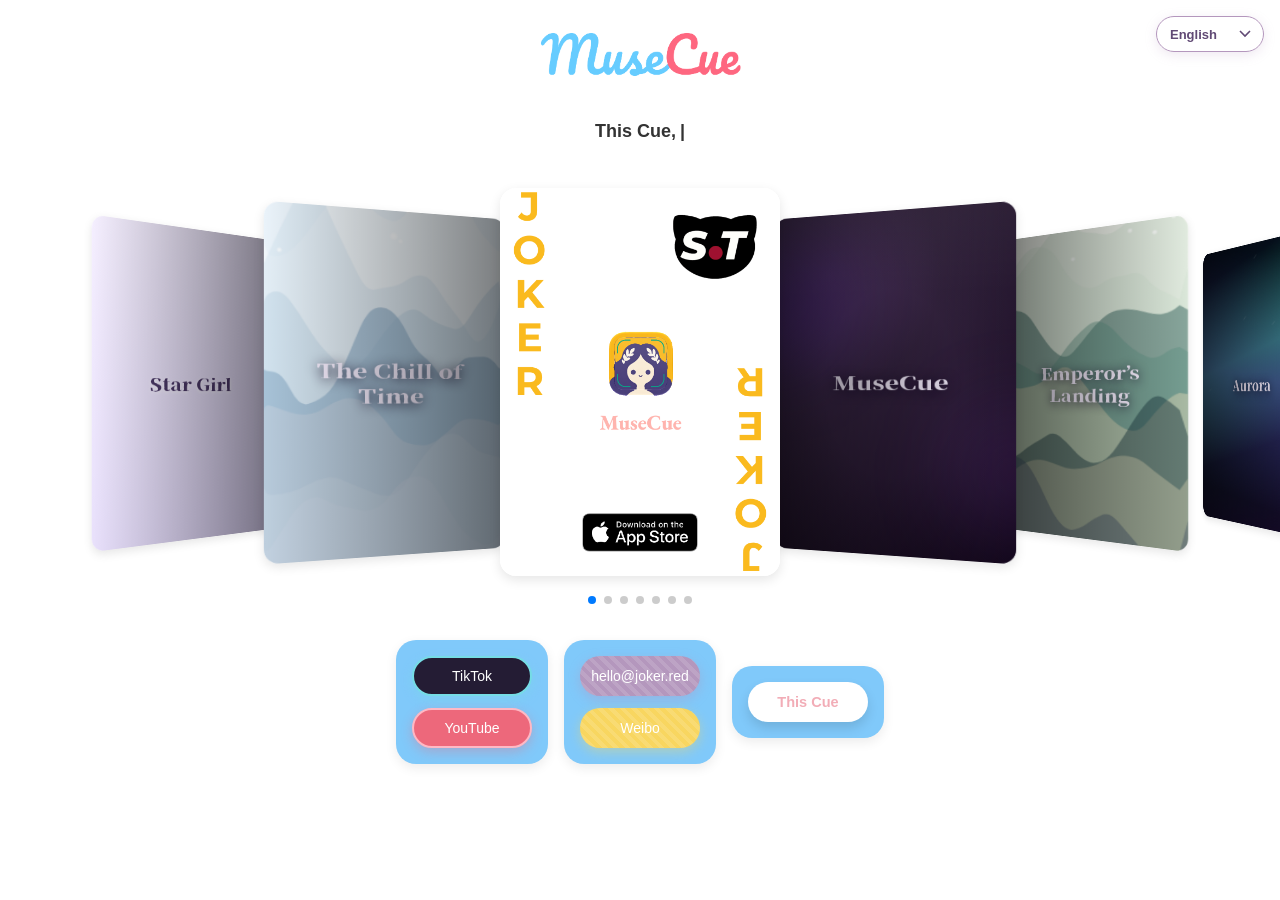
==== index.html @ 9f57e4d8 "Add files via upload" ====
<!DOCTYPE html>
<html lang="en">
<head>
  <meta charset="UTF-8" />
  <meta name="viewport" content="width=device-width, initial-scale=1" />
  <base href="./">
  <title>MuseCue Teleprompter | 小丑猫提词板</title>
  
  <link rel="canonical" href="https://musecue.vip/">
  <link rel="alternate" hreflang="en" href="https://musecue.vip/">
  <link rel="alternate" hreflang="ja" href="https://musecue.vip/ja/">
  <link rel="alternate" hreflang="ko" href="https://musecue.vip/ko/">
  <link rel="alternate" hreflang="zh-Hans" href="https://musecue.vip/zh-hans/">
  <link rel="alternate" hreflang="zh-Hant" href="https://musecue.vip/zh-hant/">
  <link rel="alternate" hreflang="x-default" href="https://musecue.vip/">
  <meta name="description" content="MuseCue, the Little Clown Cat teleprompter: themed wallpapers and animated effects for your words. 小丑猫提词板 · 小丑貓提詞板 · 小丑猫プロンプター · 뮤즈큐.">
  <meta name="keywords" content="MuseCue, 小丑猫提词板, 小丑貓提詞板, 小丑猫プロンプター, 뮤즈큐, teleprompter, テレプロンプター, 텔레프롬프터">
  <meta property="og:title" content="MuseCue | 小丑猫提词板">
  <meta property="og:description" content="This Cue, Made out of a wild thought, arrives for you. Explore MuseCue themes and animated effects.">
  <meta property="og:type" content="website">
  <meta property="og:url" content="https://musecue.vip/">
  <meta property="og:locale" content="en_US">
  <meta property="og:image" content="https://musecue.vip/images/slide_prompter_app.png">
  <meta name="twitter:card" content="summary_large_image">
  <script type="application/ld+json">{"@context":"https://schema.org","@type":"SoftwareApplication","name":"MuseCue","alternateName":["小丑猫提词板","小丑貓提詞板","小丑猫プロンプター","뮤즈큐"],"applicationCategory":"UtilitiesApplication","operatingSystem":"iOS","description":"A teleprompter with themed wallpapers and animated effects."}</script>

  <link rel="stylesheet" href="style.css?v=36" />
  <link rel="stylesheet" href="https://cdn.jsdelivr.net/npm/swiper@11/swiper-bundle.min.css" />
</head>
<body>
  <div style="display: flex; flex-direction: column; min-height: 100vh; width: 100%;">
    <div class="language-control">
      <label for="language-select" class="sr-only">Language / 语言 / 言語 / 언어</label>
      <select id="language-select" aria-label="Language / 语言 / 言語 / 언어">
        <option value="en">English</option>
        <option value="ja">日本語</option>
        <option value="ko">한국어</option>
        <option value="zh-Hans">简体中文</option>
        <option value="zh-Hant">繁體中文</option>
      </select>
    </div>
    
    <div class="logo">
      <img src="images/logo.png" alt="LOGO图" />
    </div>

    <div class="tagline" id="tagline" data-full-text="This Cue, Made out of a wild thought, arrives for you." aria-label="This Cue, Made out of a wild thought, arrives for you."><span id="tagline-text" aria-hidden="true"></span></div>
    <h1 class="sr-only">MuseCue Teleprompter</h1>

    <div class="swiper-container">
      <div class="swiper-wrapper">
        <div class="swiper-slide prompter-app-slide">
          <a href="#" id="app-store-link" class="prompter-app-card" aria-label="MuseCue App Store">
            <img src="images/slide_prompter_app.png" alt="MuseCue 小丑猫提词板 promotional card" />
          </a>
        </div>
        <div class="swiper-slide plum-lightning-slide" aria-label="Plum and Violet Lightning">
          <div class="plum-lightning-card" id="plumLightningCard">
            <canvas id="plumLightningCanvas" aria-hidden="true"></canvas>
            <div class="plum-lightning-vignette" aria-hidden="true"></div>
            <div class="plum-lightning-copy">MuseCue</div>
          </div>
        </div>
        <div class="swiper-slide theme-slide"><div class="theme-card theme-mountain" data-effect="snow"><canvas class="theme-canvas" aria-hidden="true"></canvas><canvas class="particle-canvas" aria-hidden="true"></canvas><div class="theme-copy"><span class="theme-name" data-theme="mountain"></span><span class="theme-name alternate" data-theme="snow"></span></div></div></div>
        <div class="swiper-slide theme-slide"><div class="theme-card theme-aurora" data-effect="rain"><canvas class="theme-canvas" aria-hidden="true"></canvas><canvas class="particle-canvas" aria-hidden="true"></canvas><div class="theme-copy"><span class="theme-name" data-theme="aurora"></span><span class="theme-name alternate" data-theme="rain"></span></div></div></div>
        <div class="swiper-slide theme-slide"><div class="theme-card theme-sunset" data-effect="stars"><canvas class="theme-canvas" aria-hidden="true"></canvas><canvas class="particle-canvas" aria-hidden="true"></canvas><div class="theme-copy"><span class="theme-name" data-theme="sunset"></span><span class="theme-name alternate" data-theme="stars"></span></div></div></div>
        <div class="swiper-slide theme-slide"><div class="theme-card theme-celebrity" data-effect="hearts"><canvas class="theme-canvas" aria-hidden="true"></canvas><canvas class="particle-canvas" aria-hidden="true"></canvas><div class="theme-copy"><span class="theme-name" data-theme="celebrity"></span><span class="theme-name alternate" data-theme="hearts"></span></div></div></div>
        <div class="swiper-slide theme-slide"><div class="theme-card theme-time" data-effect="snow"><canvas class="theme-canvas" aria-hidden="true"></canvas><canvas class="particle-canvas" aria-hidden="true"></canvas><div class="theme-copy"><span class="theme-name" data-theme="time"></span><span class="theme-name alternate" data-theme="snow"></span></div></div></div>
      </div>
      <div class="swiper-pagination"></div>
    </div>

    <div class="footer-button-group">
      <div class="footer-shortcut-card">
        <a href="https://www.tiktok.com/@musecue" target="_blank" rel="noopener noreferrer" class="footer-button tiktok-button">TikTok</a>
        <a href="https://www.youtube.com/@MuseCue-App" target="_blank" rel="noopener noreferrer" class="footer-button youtube-button">YouTube</a>
      </div>
      <div class="footer-shortcut-card">
        <a href="mailto:hello@joker.red" class="footer-button purple-striped-button">hello@joker.red</a>
        <a href="https://weibo.com/u/7999616775" target="_blank" rel="noopener noreferrer" class="footer-button weibo-button" data-i18n="weibo">Weibo</a>
      </div>
      <div class="footer-shortcut-card">
        <button type="button" id="resonance-button" class="footer-button resonance-button" >This Cue</button>
        <audio id="tagline-audio" src="audio/tagline.wav"></audio>
      </div>
    </div>
  </div>

  <script src="https://cdn.jsdelivr.net/npm/swiper@11/swiper-bundle.min.js"></script>
  <script src="script.js?v=40"></script>
</body>
</html>
---- style.css ----
body {
  margin: 0;
  padding: 0;
  font-family: -apple-system, BlinkMacSystemFont, "Helvetica Neue", Arial, sans-serif;
  background-color: #ffffff;
  color: #333;
  text-align: center;
  display: flex;
  flex-direction: column;
  align-items: center;
  min-height: 100vh;
  overflow-x: hidden;
}
.logo img {
  margin-top: 16px;
  width: 288px;
  height: auto;
}
.tagline {
  font-size: 18px;
  font-weight: bold;
  margin: 24px 0;
  min-height: 24px;
  white-space: nowrap;
  overflow: hidden;
}
.swiper-container {
  width: 100%;
  padding-top: 20px;
  padding-bottom: 40px;
}

.swiper-slide {
  width: 80vw !important;   /* 或用固定值如 260px */
  max-width: 280px;
  aspect-ratio: 13 / 18;
  border-radius: 16px;
  overflow: hidden;
  background: #fff;
  display: flex;
  align-items: center;
  justify-content: center;
  box-shadow: 0 4px 12px rgba(0, 0, 0, 0.1);
}
.swiper-slide img {
  width: 100%;
  height: 100%;
  object-fit: cover;
}
.button-area {
  display: flex;
  flex-direction: column;
  align-items: center;
  gap: 8px; /* 上下排间距 */
  margin: 24px 0;
}

.button-row {
  display: flex;
  justify-content: center;
  align-items: center;
  flex-wrap: wrap;
  gap: 8px; /* 按钮之间的间距 */
  margin-bottom: 0px; /* 两排按钮间距 */
}
.red-button, .green-button {
  display: inline-block;
  padding: 10px 0;
  width: 120px;
  text-align: center;
  font-size: 14px;
  border-radius: 24px;
  transition: background-color 0.3s, transform 0.2s;
}
/*第一排 小红书主页按钮 */
.red-button {
  background-color: #FF2D55;   /* 小红书经典红色 */
  color: white;                /* 字体改为白色 */
  text-decoration: none;
  box-shadow: 0 4px 12px rgba(255, 45, 85, 0.4);
}

.red-button:hover,
.red-button.auto-hover {
  background-color: #ffffff;   /* 白底 */
  color: #FF2D55;              /* 红字 */
  font-weight: bold;           /* 加粗 */
  font-size: 14.7px;           /* 比原来 14px 放大约 5% */
  transform: translateY(-2px);
  box-shadow: 0 6px 16px rgba(255, 45, 85, 0.25);  /* 更柔的红色阴影 */
}

/* 第一排中间 - 微信表情包按钮（绿棕斑马） */
.zebra-glass {
  background:
    repeating-linear-gradient(
      45deg,
      rgba(0, 94, 96, 0.28),
      rgba(0, 94, 96, 0.28) 10px,
      rgba(158, 86, 74, 0.28) 10px,
      rgba(158, 86, 74, 0.28) 20px
    ),
    rgba(255, 255, 255, 0.05);

  backdrop-filter: blur(10px);
  -webkit-backdrop-filter: blur(10px);

  border: 2px solid #07C160;
  color: #07C160;

  width: 120px;
  padding: 10px 0;
  font-size: 14px;
  font-weight: normal;
  text-align: center;
  border-radius: 24px;
  text-decoration: none;

  box-shadow: 0 0 6px rgba(7, 193, 96, 0.3);
  box-sizing: border-box;
  transition: all 0.3s ease;
}
.zebra-glass:hover,
.zebra-glass.auto-hover {
  background:
    repeating-linear-gradient(
      45deg,
      #005e60 0px,
      #005e60 10px,
      #9e564a 10px,
      #9e564a 20px
    ),
    rgba(255, 255, 255, 0.05);

  border: 1px solid #07C160;
  color: #07C160;

  box-shadow:
    0 0 8px rgba(7, 193, 96, 0.4),
    inset 0 0 2px rgba(7, 193, 96, 0.2);
  font-size: 14.7px;
  font-weight: bold;
  transform: translateY(-2px);
  text-decoration: none;
}
/* 第一排右边 - 微信公众号按钮（玻璃蓝描边） */
.glass {
  background-color: transparent; /* 保持背景透明 */
  border: 2px solid #07C160; /* 修改边框颜色 */
  color: #07C160; /* 修改文字颜色 */
  font-size: 14px; /* 保持字体大小 */
  font-weight: normal; /* 保持字体粗细 */
  text-align: center; /* 保持对齐方式 */
  text-decoration: none; /* 保持文字样式 */
  padding: 10px 0;
  width: 120px;
  border-radius: 24px;
  box-sizing: border-box;
  transition: all 0.3s ease; /* 保持过渡效果 */
}

.glass:hover,
.glass.auto-hover {
  background-color: #f7caca; /* Hover时背景色 */
  color: #07C160; /* Hover时文字色 */
  font-weight: bold;
  font-size: 14.7px;
  border: none;
  transform: translateY(-2px);
  box-shadow: 0 6px 20px rgba(247, 202, 202, 0.35);
}

/* 第二排左 - 联系我们按钮（藤花紫条纹） */
.purple-striped-button {
  background-color: #B497BD; /* 藤花紫 */
  background-image: repeating-linear-gradient(
    45deg,
    rgba(255, 255, 255, 0.12) 0,
    rgba(255, 255, 255, 0.12) 4px,
    transparent 4px,
    transparent 8px
  );
  color: white;
  text-decoration: none;
  padding: 10px 0;
  width: 120px;
  font-size: 14px;
  text-align: center;
  border-radius: 24px;
  box-shadow: 0 4px 12px rgba(180, 151, 189, 0.4);
  transition: background-color 0.3s, transform 0.2s;
}

.purple-striped-button:hover,
.purple-striped-button.auto-hover {
  background-color: #ffffff;     /* 白色背景 */
  color: #B497BD;                /* 藤花紫文字 */
  font-weight: bold;
  font-size: 14.7px;
  transform: translateY(-2px);
  box-shadow: 0 6px 20px rgba(180, 151, 189, 0.35); /* 柔紫阴影 */
}
/* 第二排中间 - 微信表情包按钮（蓝青斑马） */
.zebra-blue-glass {
  background:
    repeating-linear-gradient(
      45deg,
      rgba(0, 103, 184, 0.28),
      rgba(0, 103, 184, 0.28) 10px,
      rgba(55, 184, 250, 0.28) 10px,
      rgba(55, 184, 250, 0.28) 20px
    ),
    rgba(255, 255, 255, 0.05);

  backdrop-filter: blur(10px);
  -webkit-backdrop-filter: blur(10px);

  border: 2px solid #07C160;
  color: #07C160;

  width: 120px;
  padding: 10px 0;
  font-size: 14px;
  font-weight: normal;
  text-align: center;
  border-radius: 24px;
  text-decoration: none;

  box-shadow: 0 0 6px rgba(7, 193, 96, 0.3);
  box-sizing: border-box;
  transition: all 0.3s ease;
}

.zebra-blue-glass:hover,
.zebra-blue-glass.auto-hover {
  background:
    repeating-linear-gradient(
      45deg,
      #0067b8 0px,
      #0067b8 10px,
      #37b8fa 10px,
      #37b8fa 20px
    ),
    rgba(255, 255, 255, 0.05);

  border: 1px solid #07C160;
  color: #07C160;

  box-shadow:
    0 0 8px rgba(7, 193, 96, 0.4),
    inset 0 0 2px rgba(7, 193, 96, 0.2);

  font-size: 14.7px;
  font-weight: bold;
  transform: translateY(-2px);
  text-decoration: none;
}
/* 第二排中间 - 微博主页按钮 */
.weibo-button {
  background-color: #f8d660;
  background-image: repeating-linear-gradient(
    45deg,
    rgba(255, 255, 255, 0.12) 0,
    rgba(255, 255, 255, 0.12) 4px,
    transparent 4px,
    transparent 8px
  );
  color: white;
  text-decoration: none;
  padding: 10px 0;
  width: 120px;
  font-size: 14px;           /* ✅ 保证 auto-hover 后能复原 */
  font-weight: normal;       /* ✅ 保证 auto-hover 后能复原 */
  text-align: center;
  border-radius: 24px;
  box-shadow: 0 4px 12px rgba(248, 214, 96, 0.4);
  transition: background-color 0.3s, transform 0.2s, font-size 0.2s, font-weight 0.2s;
}

.weibo-button:hover,
.weibo-button.auto-hover {
  background-color: #ffffff;
  color: #f8d660;
  font-weight: bold;
  font-size: 14.7px;
  transform: translateY(-2px);
  box-shadow: 0 6px 20px rgba(248, 214, 96, 0.35);
}

/* -第三个微信表情包按钮（蓝粉斑马） */
.zebra-bluepink-glass {
  background:
    repeating-linear-gradient(
      45deg,
      rgba(65, 94, 215, 0.28),    /* #415ed7 */
      rgba(65, 94, 215, 0.28) 10px,
      rgba(252, 172, 175, 0.28),  /* #fcacaf */
      rgba(252, 172, 175, 0.28) 20px
    ),
    rgba(255, 255, 255, 0.15);    /* ✅ 灰度背景让按钮更柔和 */

  backdrop-filter: blur(10px);
  -webkit-backdrop-filter: blur(10px);

  border: 2px solid #07C160;
  color: #07C160;

  width: 120px;
  padding: 10px 0;
  font-size: 14px;
  font-weight: normal;
  text-align: center;
  border-radius: 24px;
  text-decoration: none;

  box-shadow: 0 0 6px rgba(7, 193, 96, 0.3);
  box-sizing: border-box;
  transition: all 0.3s ease;
}

.zebra-bluepink-glass:hover,
.zebra-bluepink-glass.auto-hover {
  background:
    repeating-linear-gradient(
      45deg,
      #415ed7 0px,
      #415ed7 10px,
      #fcacaf 10px,
      #fcacaf 20px
    ),
    rgba(255, 255, 255, 0.05);

  border: 1px solid #07C160;
  color: #07C160;

  box-shadow:
    0 0 8px rgba(7, 193, 96, 0.4),
    inset 0 0 2px rgba(7, 193, 96, 0.2);

  font-size: 14.7px;
  font-weight: bold;
  transform: translateY(-2px);
}
/* 小丑猫的动物城按钮（蓝+粉斑马纹） */
.joker-animalcity {
  background:
    repeating-linear-gradient(
      45deg,
      rgba(27, 69, 114, 0.28),   /* 深蓝 #1b4572 粗纹 */
      rgba(27, 69, 114, 0.28) 12px,
      rgba(217, 113, 164, 0.28), /* 粉紫 #d971a4 细纹 */
      rgba(217, 113, 164, 0.28) 20px
    ),
    rgba(255, 255, 255, 0.05);

  backdrop-filter: blur(10px);
  -webkit-backdrop-filter: blur(10px);

  border: 2px solid #07C160;
  color: #07C160;

  width: 120px;
  height: 40px;
  font-size: 14px;
  font-weight: normal;
  text-align: center;
  border-radius: 24px;
  text-decoration: none;

  box-shadow: 0 0 6px rgba(7, 193, 96, 0.3);
  box-sizing: border-box;
  transition: all 0.3s ease;
  display: flex;
  justify-content: center;
  align-items: center;
}

.joker-animalcity:hover,
.joker-animalcity.auto-hover {
  background:
    repeating-linear-gradient(
      45deg,
      #1b4572 0px,     /* 深蓝粗条 */
      #1b4572 12px,
      #d971a4 12px,    /* 粉紫细条 */
      #d971a4 20px
    ),
    rgba(255, 255, 255, 0.05);

  border: 1px solid #07C160;
  color: #07C160;

  box-shadow:
    0 0 8px rgba(7, 193, 96, 0.4),
    inset 0 0 2px rgba(7, 193, 96, 0.2);

  font-size: 14.7px;
  font-weight: bold;
  transform: translateY(-2px);
}

/* 与你共鸣按钮（蓝+青绿斜纹） */
.resonance-button {
  background: linear-gradient(45deg, #1AD2EB 0 50%, #F2ADB7 50% 100%); /* 修改背景条纹颜色 */
  color: white;
  font-size: 14px;
  font-weight: normal;
  width: 120px;
  height: 40px;
  display: flex;
  justify-content: center;
  align-items: center;
  border-radius: 24px;
  border: none;
  padding: 0;
  margin: 0;
  cursor: pointer;
  text-decoration: none;
  box-sizing: border-box;
  transition: all 0.3s ease;
}

/* hover 或 auto-hover 时：字体变大 + 加粗 + 背景变白 */
.resonance-button:hover,
.resonance-button.auto-hover {
  background: white !important;
  color: #F2ADB7; /* hover时修改字体颜色 */
  font-size: 14.56px; /* 放大 4% */
  font-weight: bold;
  box-shadow: 0 6px 12px rgba(0, 0, 0, 0.12);
}

footer {
  font-size: 12px;
  color: #666;
  margin: 12px 0;
  line-height: 1.4;
}

@media (prefers-color-scheme: dark) {
  body {
    background-color: #121212;
    color: #f0f0f0;
  }
  .swiper-slide {
    background: #1e1e1e;
    box-shadow: 0 4px 12px rgba(255, 255, 255, 0.1);
  }
  .red-button {
    background-color: #ff4c6a;
  }
  .red-button:hover {
    background-color: #e03754;
  }
  footer {
    color: #aaa;
  }
}
.qr-popup {
  position: fixed;
  top: 0;
  left: 0;
  width: 100vw;
  height: 100vh;
  background: rgba(0,0,0,0.6);
  display: none;
  justify-content: center;
  align-items: center;
  z-index: 999;
}
.qr-box {
  background: white;
  padding: 20px;
  border-radius: 12px;
  text-align: center;
  box-shadow: 0 8px 24px rgba(0,0,0,0.2);
}
.qr-box img {
  width: 200px;
  height: 200px;
}
.qr-box button {
  margin-top: 12px;
  padding: 6px 16px;
  background-color: #FF2D55;
  color: white;
  border: none;
  border-radius: 8px;
  cursor: pointer;
}
.qr-box button:hover {
  background-color: #e02649;
}
#tagline-text::after {
  content: "|"; /* 显示光标符号 */
  animation: blink 1s step-start infinite;
  margin-left: 4px; /* 留出一点空隙 */
  font-weight: bold;
}

@keyframes blink {
  50% {
    opacity: 0;
  }
}
/* ================= 页脚按钮色块布局（模块化） ================= */

.footer-button-group {
  display: flex;
  flex-wrap: wrap;
  justify-content: center;
  gap: 16px;
  margin: 24px auto;
}

/* 单个卡片容器 */
.footer-shortcut-card {
  background: #80c9fa; /* 雾蓝渐变 */
  border-radius: 20px;
  padding: 16px;
  display: flex;
  flex-direction: column;
  align-items: center;
  justify-content: center; /* ← 新增 */
  gap: 12px;
  box-shadow: 0 4px 12px rgba(0,0,0,0.08);
  width: fit-content;
  max-width: 160px;
  transition: all 0.3s ease;
}

.footer-shortcut-card:hover {
  transform: translateY(-3px);
  box-shadow: 0 10px 24px rgba(0,0,0,0.1);
}

/* 卡片内统一按钮样式（继承你已有按钮类） */
.footer-button {
  width: 120px;
  height: 40px;
  display: flex;               /* 水平垂直居中 */
  justify-content: center;
  align-items: center;
  box-sizing: border-box;
  text-align: center;
  padding: 0;                  /* 避免干扰 */
  line-height: normal;         /* 清除 line-height */
  font-size: 14px;             /* 如有需要 */
}

/* 预留用：暂时隐藏的色块容器（结构保留，代码可随时开启） */
.placeholder-card { display: none; }

.resonance-button:active { color: #ffcaaf; }


/* ===== beian-card patch v2 (merged block4, same interaction as red-button) ===== */
/* 让色块在同一行更贴合：避免 stretch 拉伸导致“远离/错位” */
.footer-button-group { align-items: center; }

/* 备案色块允许随内容自然增高，但不拉伸其它色块 */
.footer-shortcut-card.beian-card { align-self: center; }

/* 备案按钮：允许换行并自然增高；蓝色体系 */
.footer-button.beian-blue-button {
  height: auto;
  padding: 10px 0;
  line-height: 1.25;
  white-space: normal;

  background-color: #346FD4;
  color: #ffffff;
  text-decoration: none;

  border-radius: 14px; /* ✅ 修复正方形，跟其他按钮一致 */

  box-shadow: 0 4px 12px rgba(52, 111, 212, 0.4);
  transition: background-color 0.3s, transform 0.2s, font-size 0.2s, font-weight 0.2s, box-shadow 0.2s;
}

/* hover/auto-hover：复刻 red-button 的加粗 + 位移 + 阴影增强 */
.footer-button.beian-blue-button:hover,
.footer-button.beian-blue-button.auto-hover {
  background-color: #ffffff;
  color: #346FD4;
  font-weight: bold;
  font-size: 14.7px;
  transform: translateY(-2px);
  box-shadow: 0 6px 20px rgba(52, 111, 212, 0.35);
}
/* ===== end beian-card patch v2 ===== */



/* ===== beian-card compact tweak ===== */
/* 让色块4整体更矮一些 */
.footer-shortcut-card.beian-card {
  padding: 12px;      /* 原 16px → 12px */
  gap: 8px;           /* 原 12px → 8px */
}

/* 让按钮更贴合文字 */
.footer-button.beian-blue-button {
  padding: 7px 0;     /* 原 10px → 7px */
  line-height: 1.15;  /* 原 1.25 → 1.15 */
  font-size: 14px;    /* 保持与其他按钮一致 */
}

/* hover 时仍然有 red-button 的动效 */
.footer-button.beian-blue-button:hover,
.footer-button.beian-blue-button.auto-hover {
  font-size: 14.7px;
  transform: translateY(-2px);
}
/* ===== end beian-card compact tweak ===== */
/* ===== beian-card compact tweak（对齐 style1 的视觉尺寸） ===== */
/* 让色块4整体更矮一些 */
.footer-shortcut-card.beian-card {
  padding: 12px;      /* 原 16px → 12px */
  gap: 8px;           /* 原 12px → 8px */
}

/* 让按钮更贴合两行文字 */
.footer-button.beian-blue-button {
  height: auto;       /* 允许两行自然增高 */
  padding: 7px 0;     /* 原 10px → 7px（更紧凑） */
  line-height: 1.15;  /* 两行更舒服但不撑高 */
  white-space: normal;
  font-size: 14px;    /* 与其他按钮一致 */
  border-radius: 14px;/* 防止看起来偏方 */
}
/* ===== end ===== */
/* ===== 备案 footer（完整迁移版） ===== */

.beian-footer {
  width: 100%;
  text-align: center;
  padding: 12px 0;
  margin-top: auto;
  background: #f5f5f5;
}

.beian-footer-flex {
  display: flex;
  flex-direction: column;
  align-items: center;
  gap: 5px;
  margin: 0 15px;
}

.beian-link {
  display: inline-flex;
  align-items: center;
  gap: 5px;
  color: #666;
  text-decoration: none;
  font-size: 13px;
}

.beian-icon {
  width: 15px;
  height: 15px;
}

/* 页面撑满（从原 HTML 抽离） */
body > div:first-child {
  width: 100%;
  flex: 1 0 auto;
}

/* 暗黑模式 */
@media (prefers-color-scheme: dark) {
  .beian-footer {
    background: #222;
  }
  .beian-link {
    color: #aaa;
  }
  .beian-icon {
    filter: brightness(0.8) invert(0.8);
  }
}

/* PC 横排 */
@media (min-width: 641px) {
  .beian-footer-flex {
    flex-direction: row;
    gap: 15px;
    justify-content: center;
  }
}
@media (min-width: 768px) {
  .tagline {
    white-space: normal;
    word-break: break-word;
    padding: 0 20px;
  }
}
/* ===== BANG! TIME 倒计时轮播卡 ===== */

.bang-clock-slide {
  background: transparent;
}

.bang-clock-card {
  width: 100%;
  height: 100%;
  border-radius: 16px;
  overflow: hidden;
  cursor: pointer;
  user-select: none;
  background: linear-gradient(135deg, #f8f7ff, #ebe7f8);
  border: 1px solid rgba(124,104,209,0.22);
  display: flex;
  align-items: center;
  justify-content: center;
}

.bang-clock-inner {
  display: flex;
  flex-direction: column;
  align-items: center;
  gap: 8px;
  opacity: 0.78;
  animation: bangFlicker 0.72s ease-in-out infinite alternate;
}

.bang-clock-title {
  margin-bottom: 7px;
  font-family: "BebasNeue", "Helvetica Neue Condensed Bold", "Arial Narrow", sans-serif;
  font-size: 24px;
  letter-spacing: 1px;
  color: rgba(255,255,255,0.82);
  text-shadow: 0 0 2px rgba(255,255,255,0.25);
}

.bang-clock-time-wrap {
  position: relative;
}

.bang-clock-main {
  font-family: "BebasNeue", "Helvetica Neue Condensed Bold", "Arial Narrow", sans-serif;
  font-size: 70px;
  color: #7c68d1;
  text-shadow:
    0 0 5px rgba(124,104,209,0.45),
    0 0 1px rgba(255,255,255,0.08);
}

.bang-clock-seconds {
  position: absolute;
  right: -32px;
  bottom: 2px;
  font-family: "BebasNeue", "Helvetica Neue Condensed Bold", "Arial Narrow", sans-serif;
  font-size: 26px;
  color: #7c68d1;
  opacity: 0.62;
  transition: opacity 0.22s ease-in-out, transform 0.22s ease-in-out;
}

.bang-clock-seconds.pulse {
  opacity: 1;
  transform: scale(1.08);
}

.bang-clock-subtitle {
  margin-top: 10px;
  font-family: "BebasNeue", "Helvetica Neue Condensed Bold", "Arial Narrow", sans-serif;
  font-size: 17px;
  color: #3ab926;
  letter-spacing: 0.6px;
  text-shadow: 0 0 2px rgba(58,185,38,0.35);
}

.bang-clock-card.shake {
  animation: bangClockShake 0.35s linear;
}

@keyframes bangFlicker {
  from { opacity: 0.78; }
  to { opacity: 1; }
}

@keyframes bangClockShake {
  0% { transform: translateX(0); }
  20% { transform: translateX(4px); }
  40% { transform: translateX(-4px); }
  60% { transform: translateX(2px); }
  80% { transform: translateX(-2px); }
  100% { transform: translateX(0); }
}

@media (prefers-color-scheme: dark) {
  .bang-clock-card {
    background: linear-gradient(135deg, #202126, #2a2c34);
    border: 1px solid rgba(255,255,255,0.1);
  }

  .bang-clock-subtitle {
    color: #98fa4c;
    text-shadow: 0 0 6px rgba(152,250,76,0.9);
  }
}
@media (max-width: 768px) {
  .bang-clock-title {
    font-weight: 700;
  }

  .bang-clock-main {
    font-weight: 600;
    text-shadow:
      0 0 6px rgba(124,104,209,0.4),
      0 0 1px rgba(255,255,255,0.08);
  }

  .bang-clock-seconds {
    font-weight: 600;
  }

  .bang-clock-subtitle {
    font-weight: 700;
  }
}
/* 未上架蒙版（上架后删除此段即可） */
.appstore-coming-soon {
  position: absolute;
  inset: 0;
  background: transparent;
  display: flex;
  align-items: flex-end;
  justify-content: center;
  padding-bottom: 80px;  /* ← 只保留这一个 */
  pointer-events: none;
}


.appstore-coming-soon span {
  font-family: "BebasNeue", "Arial Narrow", sans-serif;
  font-size: 18px;
  letter-spacing: 2px;
  color: rgba(255, 255, 255, 0.88);
  background: rgba(0,0,0,0.35);
  padding: 4px 16px;
  border-radius: 20px;
}
@font-face {
  font-family: "BebasNeue";
  src: url("fonts/BebasNeue-Regular.ttf") format("truetype");
  font-weight: normal;
  font-style: normal;
  font-display: swap;
}

@font-face {
  font-family: "XiangcuiKesong-XiangcuiKesong";
  src: url("fonts/xiangcuikesong.ttf") format("truetype");
  font-weight: normal;
  font-style: normal;
  font-display: swap;
}

/* ===== 小丑猫提词板：李子静态背景 + 紫电动效 ===== */
.plum-lightning-slide {
  background: transparent;
}

.plum-lightning-card {
  position: relative;
  width: 100%;
  height: 100%;
  overflow: hidden;
  isolation: isolate;
  cursor: pointer;
  user-select: none;
  background:
    radial-gradient(circle at 25% 18%, rgba(184, 102, 255, 0.17), transparent 34%),
    linear-gradient(135deg, rgb(87, 64, 102) 0%, rgb(22, 9, 31) 100%);
}

.plum-lightning-card::before,
.plum-lightning-card::after {
  content: "";
  position: absolute;
  z-index: 0;
  width: 58%;
  aspect-ratio: 1;
  border-radius: 50%;
  filter: blur(42px);
  pointer-events: none;
}

.plum-lightning-card::before {
  left: -28%;
  top: 5%;
  background: rgba(110, 33, 255, 0.20);
}

.plum-lightning-card::after {
  right: -30%;
  bottom: 3%;
  background: rgba(184, 102, 255, 0.14);
}

#plumLightningCanvas,
.plum-lightning-vignette,
.plum-lightning-copy,
.plum-lightning-caption {
  position: absolute;
}

#plumLightningCanvas {
  z-index: 2;
  inset: 0;
  width: 100%;
  height: 100%;
  pointer-events: none;
}

.plum-lightning-vignette {
  z-index: 1;
  inset: 0;
  background:
    linear-gradient(180deg, rgba(255,255,255,0.035), transparent 25%),
    radial-gradient(ellipse at center, transparent 38%, rgba(8, 2, 13, 0.42) 100%);
  pointer-events: none;
}

.plum-lightning-copy {
  z-index: 3;
  inset: 0;
  display: flex;
  align-items: center;
  justify-content: center;
  padding: 24px;
  box-sizing: border-box;
  color: #f5f0e8;
  font-family: "XiangcuiKesong-XiangcuiKesong", "Songti SC", serif;
  font-size: clamp(21px, 7.4vw, 31px);
  line-height: 1.25;
  text-align: center;
  white-space: nowrap;
  text-shadow: 0 2px 12px rgba(18, 4, 28, 0.66);
}

.plum-lightning-card.shake {
  animation: bangClockShake 0.35s linear;
}

/* ===== 小丑猫提词板宣传 PNG 卡片 ===== */
.prompter-app-slide,
.prompter-app-card {
  background: #ffffff;
}

.prompter-app-card {
  position: relative;
  display: flex;
  width: 100%;
  height: 100%;
  align-items: center;
  justify-content: center;
  overflow: hidden;
  color: white;
  text-decoration: none;
}

.prompter-app-card img {
  position: absolute;
  inset: 0;
  z-index: 2;
  width: 100%;
  height: 100%;
  object-fit: cover;
}

.prompter-app-placeholder {
  z-index: 1;
  display: flex;
  flex-direction: column;
  gap: 12px;
  padding: 24px;
  line-height: 1.5;
}

.prompter-app-placeholder strong {
  font-size: 22px;
}

.prompter-app-placeholder small {
  color: rgba(255,255,255,0.76);
  font-size: 12px;
}

.prompter-app-card.has-image .prompter-app-placeholder {
  display: none;
}

@media (prefers-reduced-motion: reduce) {
  #plumLightningCanvas {
    opacity: 0.62;
  }
}

/* MuseCue：从李子背景中浮现并带有倒计时数字式光晕 */
.plum-lightning-copy {
  color: #b866ff;
  animation: museCueEmerge 5.2s linear infinite;
  will-change: opacity, filter, transform, text-shadow;
}

@keyframes museCueEmerge {
  0% {
    opacity: 0;
    filter: blur(9px);
    transform: scale(0.965);
    text-shadow: 0 0 0 rgba(184, 102, 255, 0);
  }
  58%, 84% {
    opacity: 1;
    filter: blur(0);
    transform: scale(1);
    text-shadow:
      0 0 5px rgba(184, 102, 255, 0.82),
      0 0 18px rgba(110, 33, 255, 0.62),
      0 0 1px rgba(255, 255, 255, 0.20);
  }
  100% {
    opacity: 0;
    filter: blur(8px);
    transform: scale(1.018);
    text-shadow: 0 0 0 rgba(184, 102, 255, 0);
  }
}

@media (prefers-reduced-motion: reduce) {
  .plum-lightning-copy {
    animation: none;
    opacity: 1;
    filter: none;
    transform: none;
    text-shadow:
      0 0 5px rgba(184, 102, 255, 0.72),
      0 0 14px rgba(110, 33, 255, 0.48);
  }
}
/* Localized theme cards retain the original carousel proportions. */
.tagline { max-width: min(92vw, 760px); white-space: normal; overflow: visible; line-height: 1.4; }
.theme-slide, .custom-slide { background: transparent; }
.theme-card, .custom-card { position: relative; width: 100%; height: 100%; overflow: hidden; isolation: isolate; }
.theme-card::before, .theme-effect::before, .theme-effect::after { content: ""; position: absolute; pointer-events: none; }
.theme-effect { position: absolute; inset: 0; overflow: hidden; }
.theme-copy, .plum-lightning-copy { position: absolute; z-index: 4; inset: 0; display: flex; align-items: center; justify-content: center; padding: 22px; box-sizing: border-box; color: #f7efff; font-family: "XiangcuiKesong-XiangcuiKesong", serif; font-size: clamp(19px, 6vw, 28px); text-align: center; text-shadow: 0 2px 14px #180e29; }
.theme-name { position: absolute; max-width: calc(100% - 32px); animation: themeNameCycle 7s ease-in-out infinite; }
.theme-name.alternate { opacity: 0; animation-delay: 3.5s; }
@keyframes themeNameCycle { 0%, 8% { opacity: 0; filter: blur(8px); transform: scale(.94); } 18%, 40% { opacity: 1; filter: blur(0); transform: scale(1); } 50%, 100% { opacity: 0; filter: blur(8px); transform: scale(1.04); } }
.theme-mountain { background: linear-gradient(#102b43 0%, #2b6175 45%, #a2baa4 100%); }
.theme-mountain::before { inset: 37% -20% -12%; background: linear-gradient(145deg,#1e5662,#6a947f); clip-path: polygon(0 72%,25% 12%,39% 50%,57% 0,84% 48%,100% 19%,100% 100%,0 100%); }
.theme-mountain .theme-effect::before { inset: 0; background: repeating-linear-gradient(115deg,transparent 0 25px,#ffffff66 26px 28px,transparent 30px 60px); opacity: .25; animation: snowDrift 9s linear infinite; }
.theme-star { background: radial-gradient(circle at 55% 45%,#30497a,#060a24 75%); }
.theme-star::before { inset: -35%; border: 1px solid #c8dcff88; border-radius: 50%; box-shadow: 0 0 0 30px #9fcaff12,0 0 0 85px #9fcaff12,0 0 0 140px #9fcaff0d; transform: rotate(-25deg); animation: starRotate 25s linear infinite; }
.theme-star .theme-effect::before { inset: 0; background-image: radial-gradient(#fff 1px,transparent 2px); background-size: 31px 41px; opacity: .75; animation: twinkle 3s ease-in-out infinite alternate; }
.theme-ocean { background: linear-gradient(#111a30 0%,#15516e 56%,#0a2639 100%); }
.theme-ocean::before { left: -30%; right: -30%; bottom: -15%; height: 60%; border-radius: 45%; background: repeating-radial-gradient(ellipse at top,#9ad7e333 0 5px,#184f69 8px 26px); animation: waveMove 7s ease-in-out infinite alternate; }
.theme-ocean .theme-effect::before { inset: -50% 0; background: repeating-linear-gradient(100deg,transparent 0 25px,#cde8f244 26px 27px,transparent 29px 46px); animation: rainFall 2s linear infinite; }
.theme-celebrity { background: radial-gradient(circle at 50% 32%,#f4acc8,#b24e90 48%,#432444); }
.theme-celebrity::before { width: 58%; aspect-ratio: 1; left: 21%; top: 21%; border-radius: 50%; background: #341e3b99; box-shadow: 0 125px 0 35px #341e3b99; filter: blur(2px); }
.theme-celebrity .theme-effect::before { content: "♥  ♥  ♥  ♥  ♥"; inset: 0; color: #ffd0e1; font-size: 35px; letter-spacing: 12px; text-shadow: 35px 65px #fff7, -45px 120px #ffb0ce; animation: heartsFloat 6s ease-in-out infinite; }
.theme-time { background: radial-gradient(circle at 52% 28%,#d8e8f0,#7292b0 50%,#243a58); }
.theme-time::before { width: 63%; aspect-ratio: 1; top: 23%; left: 18%; border: 4px solid #edf5fcbb; border-radius: 50%; box-shadow: 0 0 25px #e8f5ff88,inset 0 0 25px #e8f5ff66; }
.theme-time .theme-effect::before { left: 49%; top: 36%; width: 2px; height: 18%; background: #fff; transform-origin: bottom; animation: starRotate 12s linear infinite; }
.theme-time .theme-effect::after { inset: 0; background: repeating-linear-gradient(110deg,transparent 0 24px,#fff8 25px 27px,transparent 29px 52px); opacity: .35; animation: snowDrift 9s linear infinite; }
.custom-card { background: linear-gradient(135deg,#eee7f6,#d6c7e9); color: #51435f; display: flex; align-items: center; justify-content: center; }
.custom-card img { position: absolute; inset: 0; object-fit: cover; z-index: 2; }
.custom-placeholder { line-height: 1.8; font-size: 20px; }
.custom-placeholder small { font-size: 12px; }
.custom-card:has(img:not([hidden])) .custom-placeholder { display: none; }
@keyframes snowDrift { to { transform: translate(-35px, 70px); } }
@keyframes starRotate { to { transform: rotate(335deg); } }
@keyframes twinkle { to { opacity: .25; } }
@keyframes waveMove { to { transform: translate(30px,-18px); } }
@keyframes rainFall { to { transform: translate(-35px,70px); } }
@keyframes heartsFloat { to { transform: translateY(-60px); opacity: .35; } }
@media (prefers-reduced-motion: reduce) { .theme-name, .theme-name.alternate, .theme-card::before, .theme-effect::before, .theme-effect::after { animation: none !important; } .theme-name.alternate { display: none; } }
.sr-only { position: absolute; width: 1px; height: 1px; padding: 0; margin: -1px; overflow: hidden; clip: rect(0,0,0,0); white-space: nowrap; border: 0; }

/* Match the app's procedural palettes and keep its drawings visible. */
.theme-canvas { position: absolute; inset: 0; width: 100%; height: 100%; z-index: 1; }
.theme-card::before, .theme-card .theme-effect::before, .theme-card .theme-effect::after { display: none; }
.theme-mountain, .theme-time, .theme-ocean, .theme-star { background: transparent; }
.theme-celebrity { background: linear-gradient(135deg, #f5efff, #e0d6fa); }
.theme-celebrity::before { display: none; }
.theme-celebrity .theme-effect::before { display: block; color: #fa8ab5; opacity: .6; }
.theme-celebrity .theme-copy { color: #4b3868; text-shadow: 0 1px 5px #fff; }
.footer-button.tiktok-button { background: #241c34; color: #fff; border: 2px solid #75dce5; border-radius: 24px; box-shadow: 0 4px 12px #75dce555; text-decoration: none; }
.footer-button.tiktok-button:hover, .footer-button.tiktok-button.auto-hover { background: #fff; color: #241c34; transform: translateY(-2px); }
.footer-button.youtube-button { background: #ed687b; color: #fff; border: 2px solid #ffb8c4; border-radius: 24px; box-shadow: 0 4px 12px #ed687b55; text-decoration: none; }
.footer-button.youtube-button:hover, .footer-button.youtube-button.auto-hover { background: #fff; color: #ed687b; transform: translateY(-2px); }
.tagline { width: min(92vw, 760px); margin-left: auto; margin-right: auto; text-align: center; }
.language-control { position: absolute; z-index: 20; top: 16px; right: max(16px, env(safe-area-inset-right)); }
#language-select { appearance: none; -webkit-appearance: none; min-width: 108px; height: 36px; padding: 0 29px 0 13px; border: 1px solid #b497bd; border-radius: 20px; background: #ffffffed; color: #614a75; font: 600 13px -apple-system, BlinkMacSystemFont, "Helvetica Neue", Arial, sans-serif; box-shadow: 0 3px 12px #b497bd38; cursor: pointer; background-image: url("data:image/svg+xml,%3Csvg xmlns='http://www.w3.org/2000/svg' width='12' height='8' viewBox='0 0 12 8'%3E%3Cpath d='m1 1 5 5 5-5' fill='none' stroke='%23614a75' stroke-width='1.6'/%3E%3C/svg%3E"); background-repeat: no-repeat; background-position: right 12px center; }
#language-select:hover, #language-select:focus-visible { border-color: #765494; box-shadow: 0 4px 15px #b497bd66; outline: none; }
@media (max-width: 620px) { .logo { padding-top: 44px; } .language-control { top: 12px; } }
.particle-canvas { position: absolute; inset: 0; z-index: 3; width: 100%; height: 100%; pointer-events: none; }
.theme-celebrity .theme-effect::before { display: none; }
.swiper-slide:not(.prompter-app-slide) > * { cursor: pointer; }
.swiper-slide:not(.prompter-app-slide) > *.shake { animation: bangClockShake .35s linear; }
.theme-sunset { background: linear-gradient(135deg,#CD3871 0%,#D8535A 48%,#EDAC56 100%); }
.theme-aurora { background: linear-gradient(135deg,#060d1d 0%,#062228 42%,#160a29 100%); }

/* Reserve the final wrapped sentence height before the typewriter starts. */
.tagline { position: relative; overflow: visible; overflow-wrap: break-word; }
.tagline::before { content: attr(data-full-text) " |"; display: block; visibility: hidden; white-space: normal; }
#tagline-text { position: absolute; inset: 0; display: block; overflow-wrap: break-word; text-align: center; }
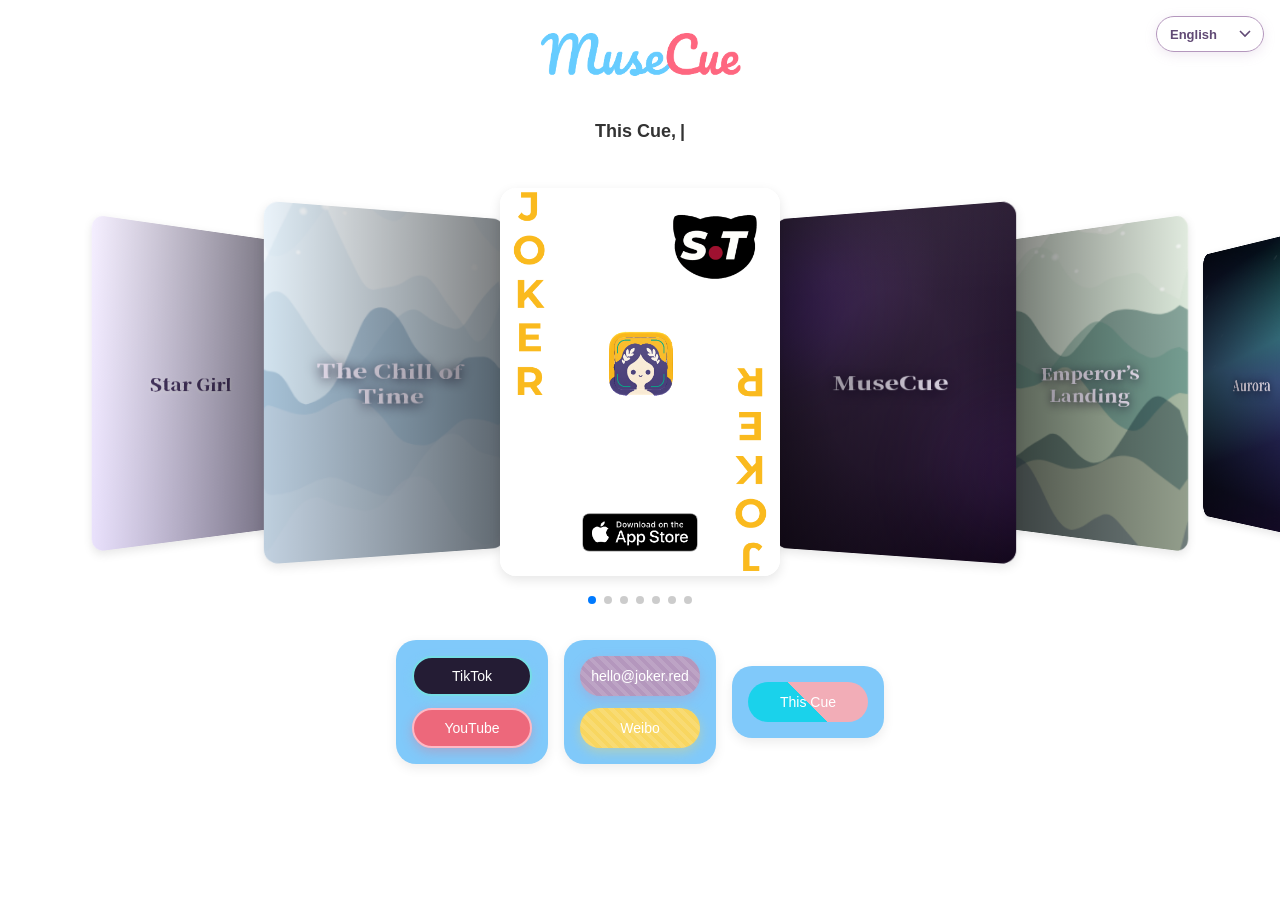
==== commit 0bfcfa56: "Add files via upload" ====
--- a/index.html
+++ b/index.html
@@ -24,7 +24,7 @@
   <meta name="twitter:card" content="summary_large_image">
   <script type="application/ld+json">{"@context":"https://schema.org","@type":"SoftwareApplication","name":"MuseCue","alternateName":["小丑猫提词板","小丑貓提詞板","小丑猫プロンプター","뮤즈큐"],"applicationCategory":"UtilitiesApplication","operatingSystem":"iOS","description":"A teleprompter with themed wallpapers and animated effects."}</script>
 
-  <link rel="stylesheet" href="style.css?v=36" />
+  <link rel="stylesheet" href="style.css?v=37" />
   <link rel="stylesheet" href="https://cdn.jsdelivr.net/npm/swiper@11/swiper-bundle.min.css" />
 </head>
 <body>
@@ -52,6 +52,13 @@
         <div class="swiper-slide prompter-app-slide">
           <a href="#" id="app-store-link" class="prompter-app-card" aria-label="MuseCue App Store">
             <img src="images/slide_prompter_app.png" alt="MuseCue 小丑猫提词板 promotional card" />
+            <span class="app-name-sequence" aria-hidden="true">
+              <span class="app-name app-name-musecue" lang="en">MuseCue</span>
+              <span class="app-name" lang="zh-Hans">小丑猫提词板</span>
+              <span class="app-name" lang="zh-Hant">小丑貓提詞板</span>
+              <span class="app-name" lang="ja">小丑猫プロンプター</span>
+              <span class="app-name app-name-musecue" lang="ko">MuseCue</span>
+            </span>
           </a>
         </div>
         <div class="swiper-slide plum-lightning-slide" aria-label="Plum and Violet Lightning">
--- a/style.css
+++ b/style.css
@@ -1111,3 +1111,60 @@
 .tagline { position: relative; overflow: visible; overflow-wrap: break-word; }
 .tagline::before { content: attr(data-full-text) " |"; display: block; visibility: hidden; white-space: normal; }
 #tagline-text { position: absolute; inset: 0; display: block; overflow-wrap: break-word; text-align: center; }
+
+@font-face {
+  font-family: "EB Garamond MuseCue";
+  src: url("fonts/EBGaramond-Bold.ttf") format("truetype");
+  font-style: normal;
+  font-weight: 700;
+  font-display: swap;
+}
+
+/* First PNG card: the centered name is live text, above the image. */
+.app-name-sequence {
+  position: absolute;
+  z-index: 3;
+  left: 50%;
+  top: 60.5%;
+  width: 64%;
+  min-height: 54px;
+  transform: translate(-50%, -50%);
+  display: grid;
+  place-items: center;
+  background: #fff;
+  color: #ffb4ae;
+  pointer-events: none;
+}
+.app-name {
+  grid-area: 1 / 1;
+  width: 100%;
+  font-family: "XiangcuiKesong-XiangcuiKesong", serif;
+  font-size: clamp(17px, 5.7vw, 22px);
+  font-weight: normal;
+  line-height: 1.16;
+  text-align: center;
+  overflow-wrap: anywhere;
+  opacity: 0;
+  animation: appNameFade 20s ease-in-out infinite both;
+}
+.app-name:nth-child(1) { animation-delay: 0s; }
+.app-name:nth-child(2) { animation-delay: 4s; }
+.app-name:nth-child(3) { animation-delay: 8s; }
+.app-name:nth-child(4) { animation-delay: 12s; }
+.app-name:nth-child(5) { animation-delay: 16s; }
+.app-name-musecue {
+  font-family: "EB Garamond MuseCue", Georgia, serif;
+  font-size: clamp(27px, 8.5vw, 33px);
+  font-weight: 700;
+  letter-spacing: -.025em;
+  white-space: nowrap;
+}
+@keyframes appNameFade {
+  0%, 1% { opacity: 0; filter: blur(6px); transform: scale(.96); }
+  4%, 14% { opacity: 1; filter: blur(0); transform: scale(1); }
+  19%, 100% { opacity: 0; filter: blur(6px); transform: scale(1.03); }
+}
+@media (prefers-reduced-motion: reduce) {
+  .app-name { animation: none; opacity: 0; filter: none; transform: none; }
+  .app-name:first-child { opacity: 1; }
+}
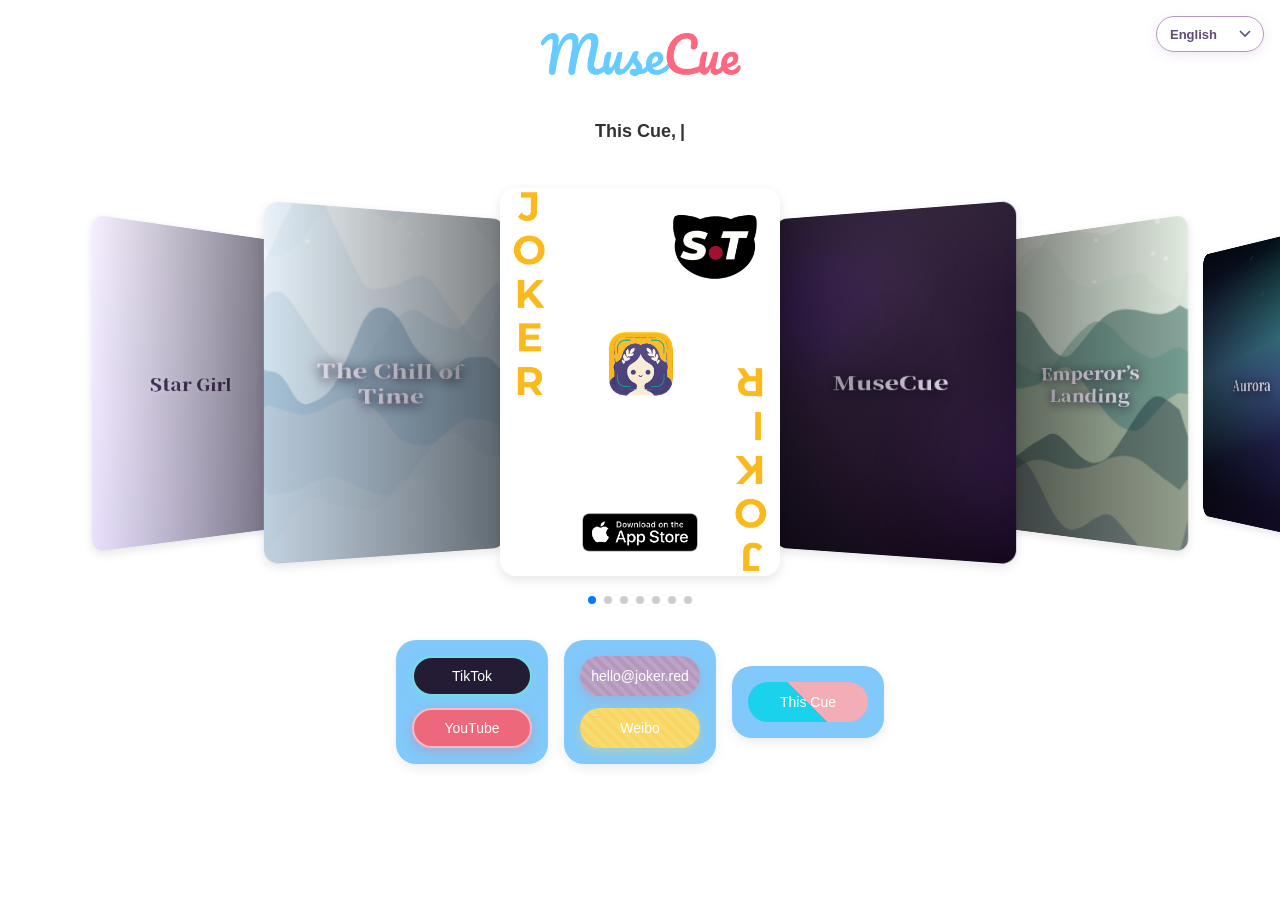
==== commit ea1cdd15: "Add files via upload" ====
--- a/index.html
+++ b/index.html
@@ -24,7 +24,7 @@
   <meta name="twitter:card" content="summary_large_image">
   <script type="application/ld+json">{"@context":"https://schema.org","@type":"SoftwareApplication","name":"MuseCue","alternateName":["小丑猫提词板","小丑貓提詞板","小丑猫プロンプター","뮤즈큐"],"applicationCategory":"UtilitiesApplication","operatingSystem":"iOS","description":"A teleprompter with themed wallpapers and animated effects."}</script>
 
-  <link rel="stylesheet" href="style.css?v=37" />
+  <link rel="stylesheet" href="style.css?v=38" />
   <link rel="stylesheet" href="https://cdn.jsdelivr.net/npm/swiper@11/swiper-bundle.min.css" />
 </head>
 <body>
--- a/style.css
+++ b/style.css
@@ -1126,7 +1126,7 @@
   z-index: 3;
   left: 50%;
   top: 60.5%;
-  width: 64%;
+  width: 82%;
   min-height: 54px;
   transform: translate(-50%, -50%);
   display: grid;
@@ -1143,7 +1143,7 @@
   font-weight: normal;
   line-height: 1.16;
   text-align: center;
-  overflow-wrap: anywhere;
+  white-space: nowrap;
   opacity: 0;
   animation: appNameFade 20s ease-in-out infinite both;
 }
@@ -1159,6 +1159,9 @@
   letter-spacing: -.025em;
   white-space: nowrap;
 }
+.app-name[lang="ja"] {
+  font-size: clamp(15px, 5vw, 19px);
+}
 @keyframes appNameFade {
   0%, 1% { opacity: 0; filter: blur(6px); transform: scale(.96); }
   4%, 14% { opacity: 1; filter: blur(0); transform: scale(1); }
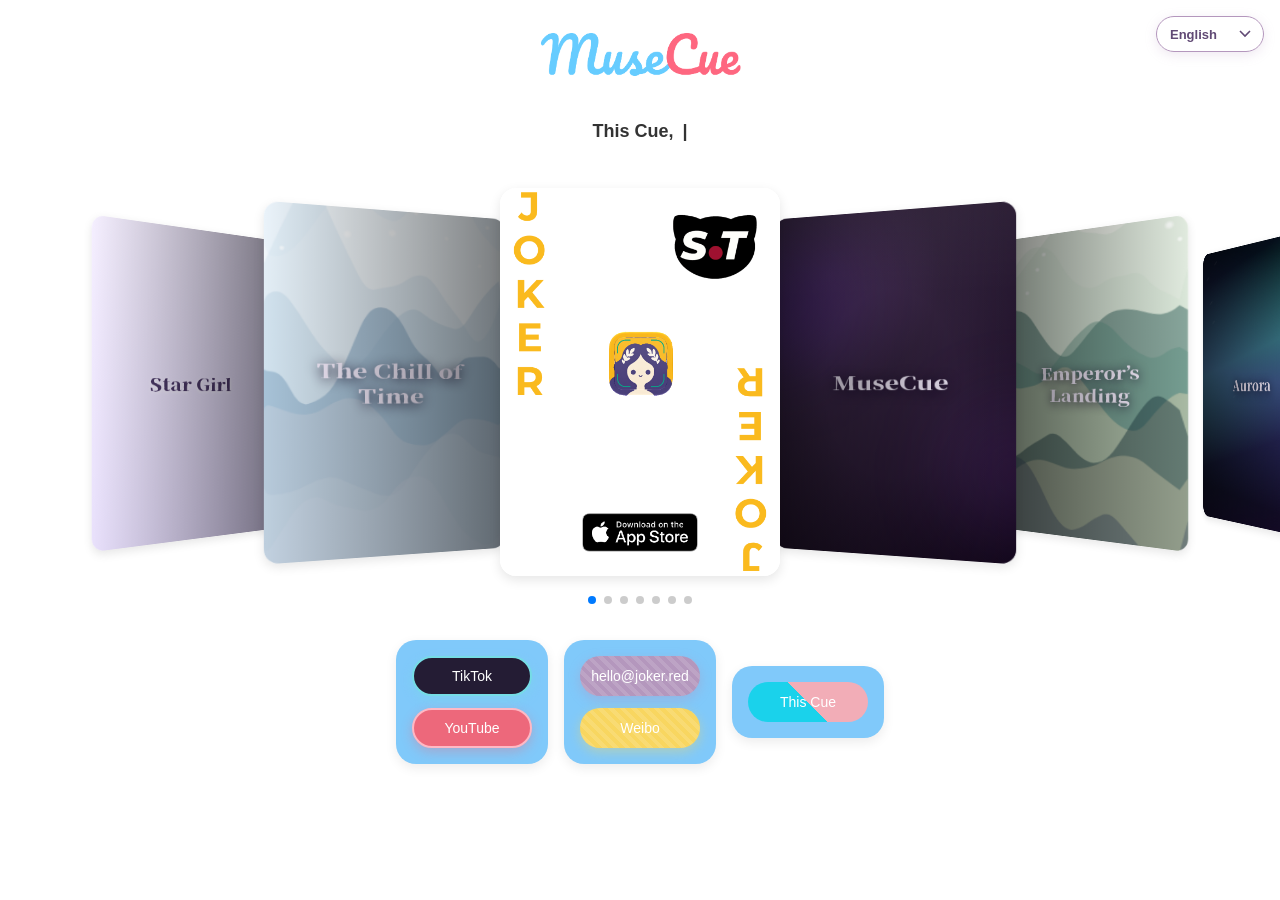
==== commit db45438b: "Add files via upload" ====
--- a/index.html
+++ b/index.html
@@ -24,7 +24,7 @@
   <meta name="twitter:card" content="summary_large_image">
   <script type="application/ld+json">{"@context":"https://schema.org","@type":"SoftwareApplication","name":"MuseCue","alternateName":["小丑猫提词板","小丑貓提詞板","小丑猫プロンプター","뮤즈큐"],"applicationCategory":"UtilitiesApplication","operatingSystem":"iOS","description":"A teleprompter with themed wallpapers and animated effects."}</script>
 
-  <link rel="stylesheet" href="style.css?v=38" />
+  <link rel="stylesheet" href="style.css?v=39" />
   <link rel="stylesheet" href="https://cdn.jsdelivr.net/npm/swiper@11/swiper-bundle.min.css" />
 </head>
 <body>
--- a/style.css
+++ b/style.css
@@ -1126,7 +1126,7 @@
   z-index: 3;
   left: 50%;
   top: 60.5%;
-  width: 82%;
+  width: 64%;
   min-height: 54px;
   transform: translate(-50%, -50%);
   display: grid;
@@ -1160,7 +1160,7 @@
   white-space: nowrap;
 }
 .app-name[lang="ja"] {
-  font-size: clamp(15px, 5vw, 19px);
+  font-size: clamp(13px, 4.4vw, 17px);
 }
 @keyframes appNameFade {
   0%, 1% { opacity: 0; filter: blur(6px); transform: scale(.96); }
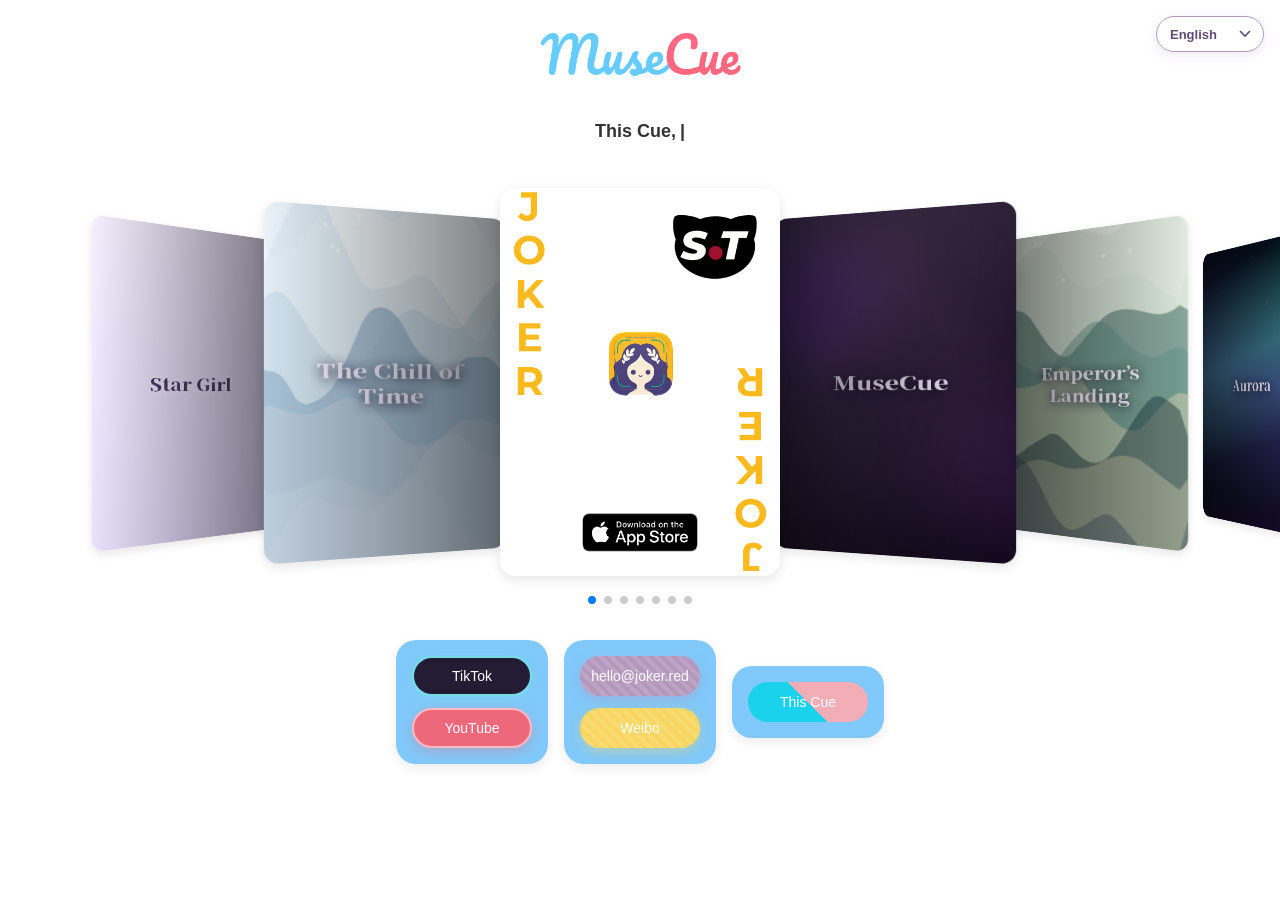
==== commit c4ac9d97: "Add files via upload" ====
--- a/index.html
+++ b/index.html
@@ -13,8 +13,8 @@
   <link rel="alternate" hreflang="zh-Hans" href="https://musecue.vip/zh-hans/">
   <link rel="alternate" hreflang="zh-Hant" href="https://musecue.vip/zh-hant/">
   <link rel="alternate" hreflang="x-default" href="https://musecue.vip/">
-  <meta name="description" content="MuseCue, the Little Clown Cat teleprompter: themed wallpapers and animated effects for your words. 小丑猫提词板 · 小丑貓提詞板 · 小丑猫プロンプター · 뮤즈큐.">
-  <meta name="keywords" content="MuseCue, 小丑猫提词板, 小丑貓提詞板, 小丑猫プロンプター, 뮤즈큐, teleprompter, テレプロンプター, 텔레프롬프터">
+  <meta name="description" content="MuseCue, the Little Jester Cat teleprompter: themed wallpapers and animated effects for your words. 小丑猫提词板 · 小丑貓提詞板 · 小丑猫プロンプター · 뮤즈큐.">
+  <meta name="keywords" content="MuseCue, Little Jester Cat teleprompter, 小丑猫提词板, 小丑貓提詞板, 小丑猫プロンプター, 뮤즈큐, teleprompter, テレプロンプター, 텔레프롬프터">
   <meta property="og:title" content="MuseCue | 小丑猫提词板">
   <meta property="og:description" content="This Cue, Made out of a wild thought, arrives for you. Explore MuseCue themes and animated effects.">
   <meta property="og:type" content="website">
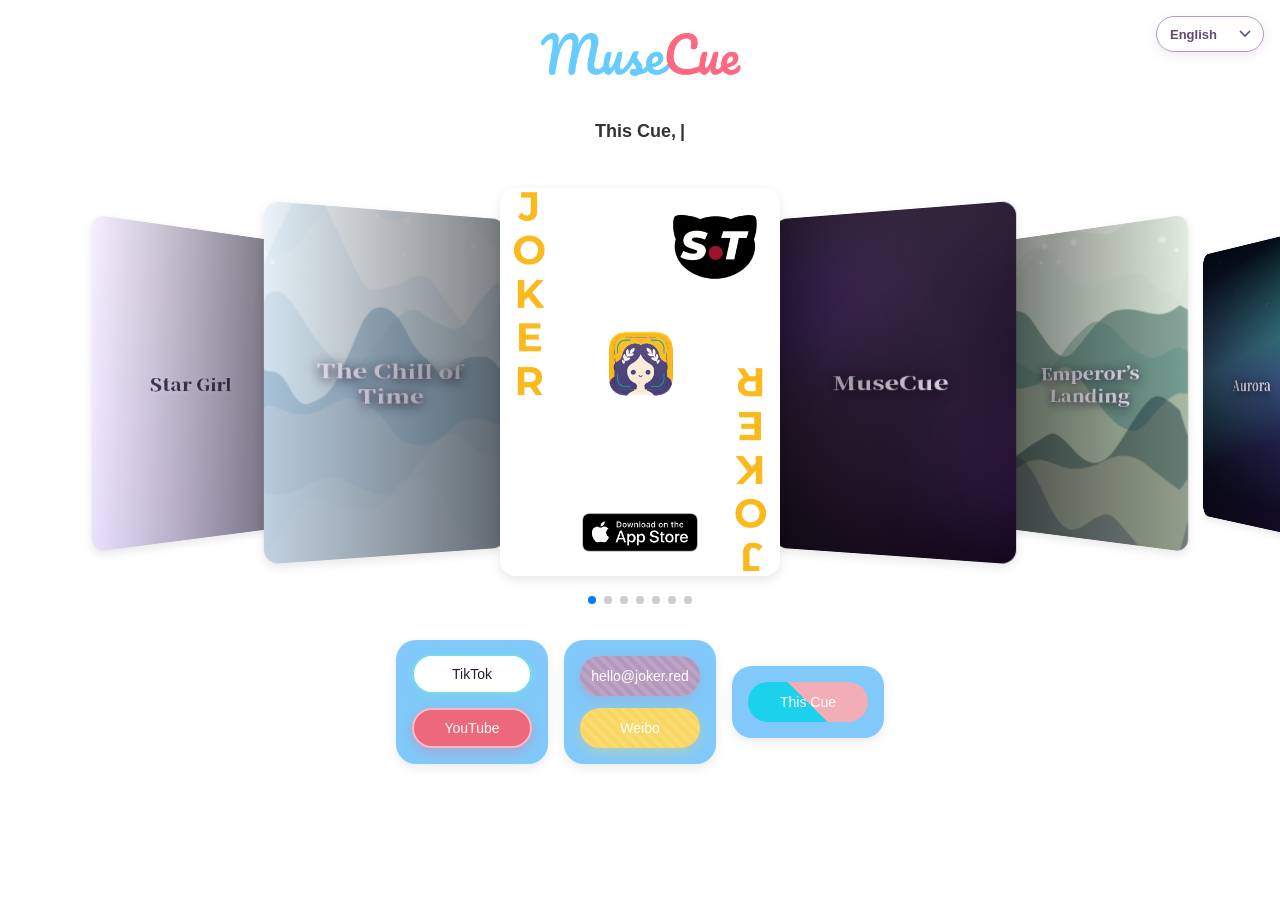
==== commit c71d3d6b: "Add files via upload" ====
--- a/index.html
+++ b/index.html
@@ -16,7 +16,7 @@
   <meta name="description" content="MuseCue, the Little Jester Cat teleprompter: themed wallpapers and animated effects for your words. 小丑猫提词板 · 小丑貓提詞板 · 小丑猫プロンプター · 뮤즈큐.">
   <meta name="keywords" content="MuseCue, Little Jester Cat teleprompter, 小丑猫提词板, 小丑貓提詞板, 小丑猫プロンプター, 뮤즈큐, teleprompter, テレプロンプター, 텔레프롬프터">
   <meta property="og:title" content="MuseCue | 小丑猫提词板">
-  <meta property="og:description" content="This Cue, Made out of a wild thought, arrives for you. Explore MuseCue themes and animated effects.">
+  <meta property="og:description" content="This Cue, made out of a wild thought, arrives for you. Explore MuseCue themes and animated effects.">
   <meta property="og:type" content="website">
   <meta property="og:url" content="https://musecue.vip/">
   <meta property="og:locale" content="en_US">
@@ -44,13 +44,13 @@
       <img src="images/logo.png" alt="LOGO图" />
     </div>
 
-    <div class="tagline" id="tagline" data-full-text="This Cue, Made out of a wild thought, arrives for you." aria-label="This Cue, Made out of a wild thought, arrives for you."><span id="tagline-text" aria-hidden="true"></span></div>
+    <div class="tagline" id="tagline" data-full-text="This Cue, made out of a wild thought, arrives for you." aria-label="This Cue, made out of a wild thought, arrives for you."><span id="tagline-text" aria-hidden="true"></span></div>
     <h1 class="sr-only">MuseCue Teleprompter</h1>
 
     <div class="swiper-container">
       <div class="swiper-wrapper">
         <div class="swiper-slide prompter-app-slide">
-          <a href="#" id="app-store-link" class="prompter-app-card" aria-label="MuseCue App Store">
+          <a href="https://apps.apple.com/cn/app/%E5%B0%8F%E4%B8%91%E7%8C%AB%E6%8F%90%E8%AF%8D%E6%9D%BF/id6811907182" id="app-store-link" class="prompter-app-card" aria-label="MuseCue App Store" target="_blank" rel="noopener noreferrer">
             <img src="images/slide_prompter_app.png" alt="MuseCue 小丑猫提词板 promotional card" />
             <span class="app-name-sequence" aria-hidden="true">
               <span class="app-name app-name-musecue" lang="en">MuseCue</span>
@@ -94,6 +94,6 @@
   </div>
 
   <script src="https://cdn.jsdelivr.net/npm/swiper@11/swiper-bundle.min.js"></script>
-  <script src="script.js?v=40"></script>
+  <script src="script.js?v=41"></script>
 </body>
 </html>
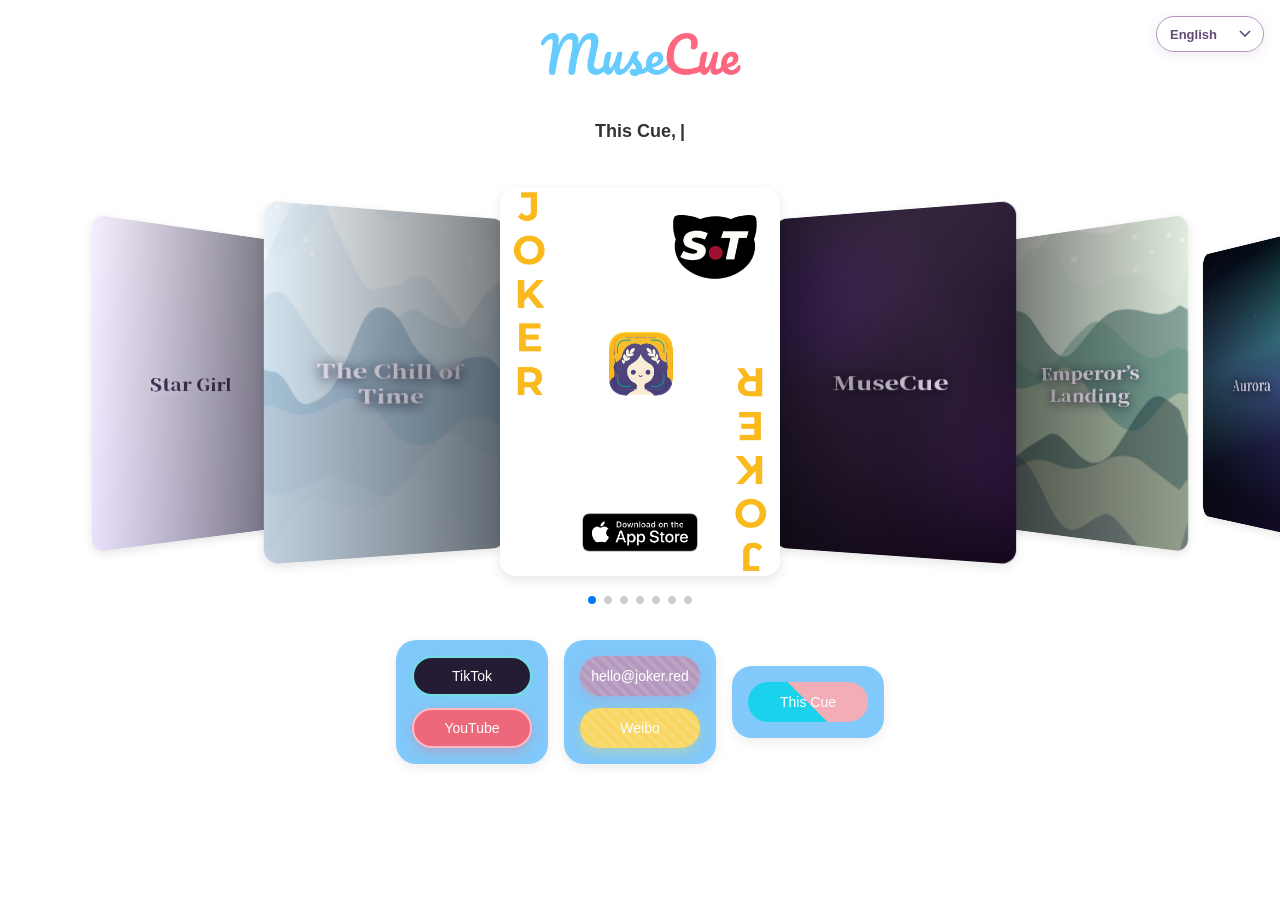
==== commit 3c84b78a: "Add files via upload" ====
--- a/index.html
+++ b/index.html
@@ -80,7 +80,7 @@
     <div class="footer-button-group">
       <div class="footer-shortcut-card">
         <a href="https://www.tiktok.com/@musecue" target="_blank" rel="noopener noreferrer" class="footer-button tiktok-button">TikTok</a>
-        <a href="https://www.youtube.com/@MuseCue-App" target="_blank" rel="noopener noreferrer" class="footer-button youtube-button">YouTube</a>
+        <a href="https://www.youtube.com/@MuseCue-y2k" target="_blank" rel="noopener noreferrer" class="footer-button youtube-button">YouTube</a>
       </div>
       <div class="footer-shortcut-card">
         <a href="mailto:hello@joker.red" class="footer-button purple-striped-button">hello@joker.red</a>
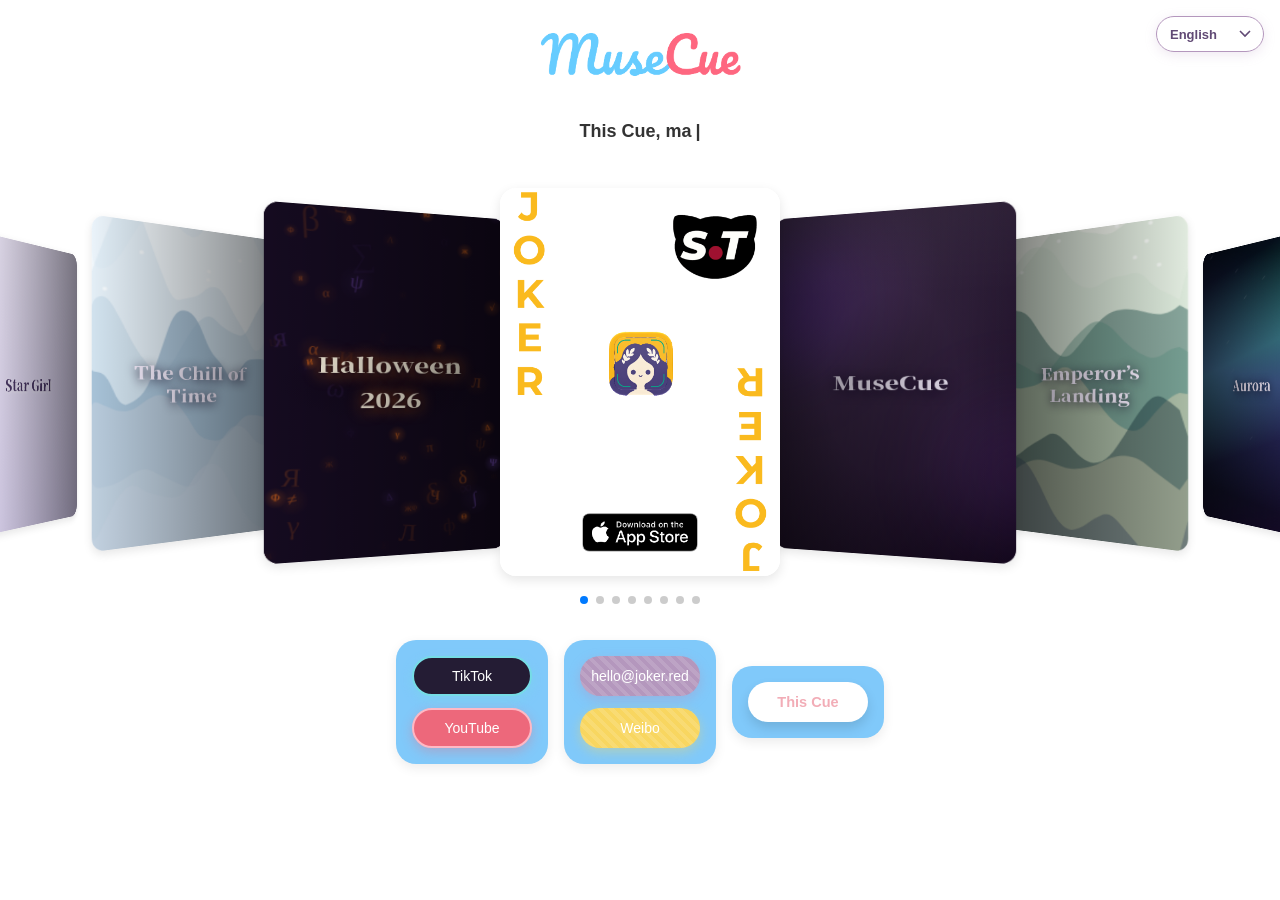
==== commit fec41a53: "Add files via upload" ====
--- a/index.html
+++ b/index.html
@@ -24,7 +24,7 @@
   <meta name="twitter:card" content="summary_large_image">
   <script type="application/ld+json">{"@context":"https://schema.org","@type":"SoftwareApplication","name":"MuseCue","alternateName":["小丑猫提词板","小丑貓提詞板","小丑猫プロンプター","뮤즈큐"],"applicationCategory":"UtilitiesApplication","operatingSystem":"iOS","description":"A teleprompter with themed wallpapers and animated effects."}</script>
 
-  <link rel="stylesheet" href="style.css?v=39" />
+  <link rel="stylesheet" href="style.css?v=40" />
   <link rel="stylesheet" href="https://cdn.jsdelivr.net/npm/swiper@11/swiper-bundle.min.css" />
 </head>
 <body>
@@ -73,6 +73,7 @@
         <div class="swiper-slide theme-slide"><div class="theme-card theme-sunset" data-effect="stars"><canvas class="theme-canvas" aria-hidden="true"></canvas><canvas class="particle-canvas" aria-hidden="true"></canvas><div class="theme-copy"><span class="theme-name" data-theme="sunset"></span><span class="theme-name alternate" data-theme="stars"></span></div></div></div>
         <div class="swiper-slide theme-slide"><div class="theme-card theme-celebrity" data-effect="hearts"><canvas class="theme-canvas" aria-hidden="true"></canvas><canvas class="particle-canvas" aria-hidden="true"></canvas><div class="theme-copy"><span class="theme-name" data-theme="celebrity"></span><span class="theme-name alternate" data-theme="hearts"></span></div></div></div>
         <div class="swiper-slide theme-slide"><div class="theme-card theme-time" data-effect="snow"><canvas class="theme-canvas" aria-hidden="true"></canvas><canvas class="particle-canvas" aria-hidden="true"></canvas><div class="theme-copy"><span class="theme-name" data-theme="time"></span><span class="theme-name alternate" data-theme="snow"></span></div></div></div>
+        <div class="swiper-slide halloween-slide"><div class="halloween-card" id="halloween-card" aria-label="Halloween 2026"><canvas id="halloween-canvas" aria-hidden="true"></canvas><div class="halloween-copy" data-theme="halloween">Halloween 2026</div></div></div>
       </div>
       <div class="swiper-pagination"></div>
     </div>
@@ -94,6 +95,7 @@
   </div>
 
   <script src="https://cdn.jsdelivr.net/npm/swiper@11/swiper-bundle.min.js"></script>
-  <script src="script.js?v=41"></script>
+  <script src="script.js?v=42"></script>
+  <script src="halloween.js?v=2"></script>
 </body>
 </html>
--- a/style.css
+++ b/style.css
@@ -1119,6 +1119,13 @@
   font-weight: 700;
   font-display: swap;
 }
+@font-face {
+  font-family: "EB Garamond Halloween";
+  src: url("fonts/EBGaramond-VariableFont_wght.ttf") format("truetype");
+  font-style: normal;
+  font-weight: 400;
+  font-display: swap;
+}
 
 /* First PNG card: the centered name is live text, above the image. */
 .app-name-sequence {
@@ -1162,6 +1169,15 @@
 .app-name[lang="ja"] {
   font-size: clamp(13px, 4.4vw, 17px);
 }
+
+/* Halloween card uses the same carousel frame and shake as the other themes. */
+.halloween-slide { background: #150b20; }
+.halloween-card { position: relative; width: 100%; height: 100%; overflow: hidden; isolation: isolate; cursor: pointer; background: #150b20; }
+#halloween-canvas { position: absolute; inset: 0; width: 100%; height: 100%; display: block; }
+.halloween-copy { position: absolute; z-index: 2; inset: 0; display: flex; align-items: center; justify-content: center; padding: 20px; box-sizing: border-box; color: var(--halloween-title, #f4ebd9); font-family: "XiangcuiKesong-XiangcuiKesong", serif; font-size: clamp(22px, 6.7vw, 30px); text-align: center; line-height: 1.3; text-shadow: 0 2px 5px #100719, 0 0 18px var(--halloween-glow, #ff7a1a); pointer-events: none; animation: halloweenTitleReveal 5.5s ease-in-out infinite; }
+.halloween-copy::before { content: ""; position: absolute; z-index: -1; width: min(90%, 260px); height: 88px; border-radius: 50%; background: radial-gradient(ellipse, #100719b8, #10071900 72%); }
+@keyframes halloweenTitleReveal { 0%, 8%, 100% { opacity: 0; filter: blur(8px); transform: scale(.94); } 20%, 68% { opacity: 1; filter: blur(0); transform: scale(1); } 88% { opacity: 0; filter: blur(7px); transform: scale(1.04); } }
+@media (prefers-reduced-motion: reduce) { .halloween-copy { animation: none; opacity: 1; filter: none; transform: none; } }
 @keyframes appNameFade {
   0%, 1% { opacity: 0; filter: blur(6px); transform: scale(.96); }
   4%, 14% { opacity: 1; filter: blur(0); transform: scale(1); }
